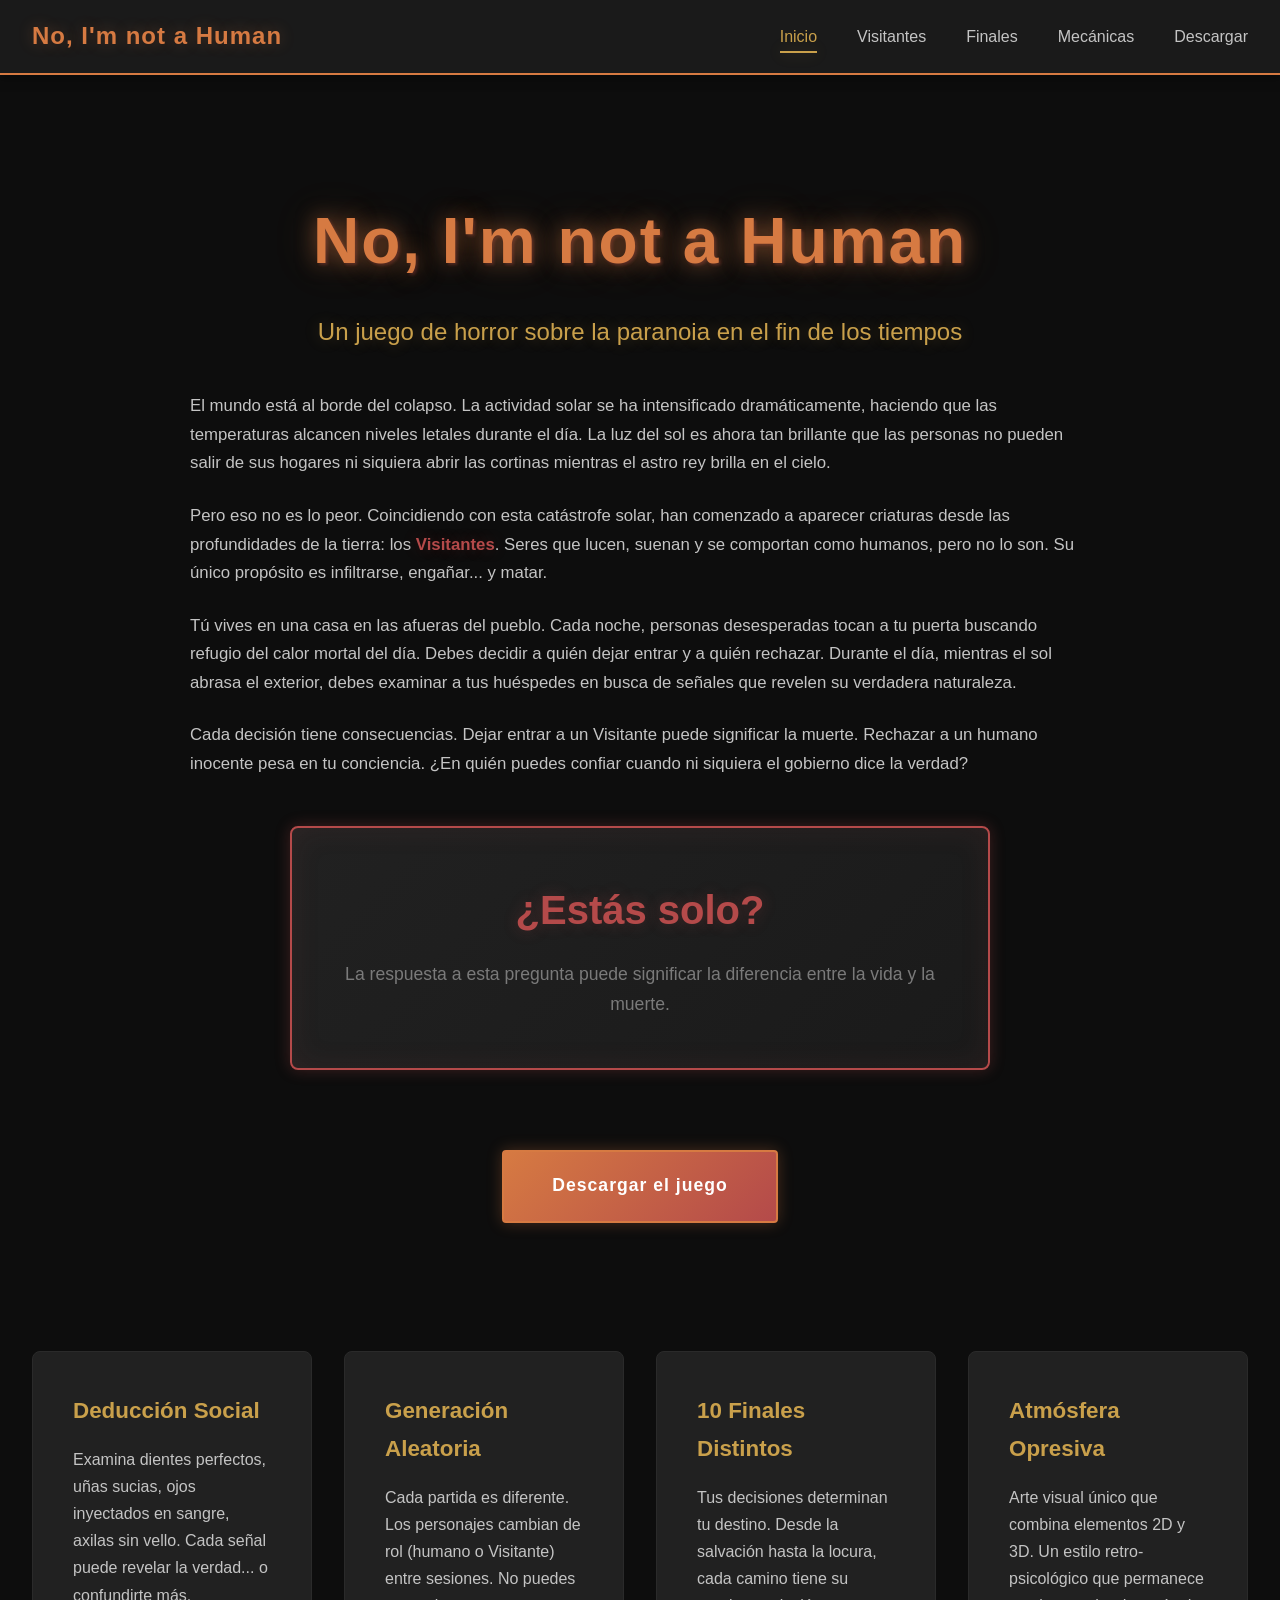
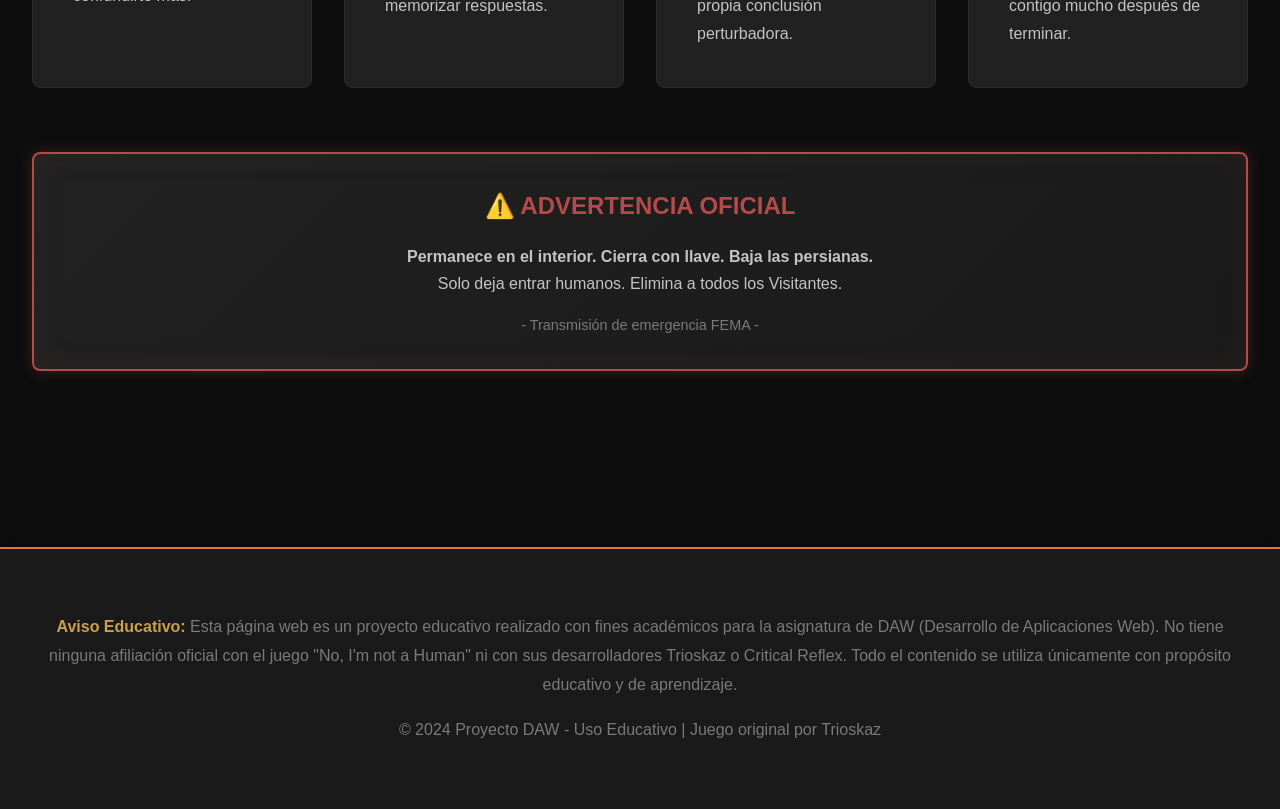
==== index.html @ ec688a5e "Finished Proyect" ====
<!DOCTYPE html>
<html lang="es">
<head>
    <meta charset="UTF-8">
    <meta name="viewport" content="width=device-width, initial-scale=1.0">
    <meta name="description" content="No, I'm not a Human - Juego de horror psicológico de supervivencia donde debes identificar Visitantes entre humanos durante el apocalipsis solar.">
    <title>No, I'm not a Human - Inicio</title>

    <script type="application/ld+json">
    {
    "@context": "https://schema.org",
    "@type": "WebPage",
    "name": "No, I'm not a Human - Inicio",
    "description": "Guía completa del juego de horror psicológico No, I'm not a Human",
    "url": "https://tudominio.com/index.html",
    "inLanguage": "es-ES"
    }
    </script>

    <link rel="stylesheet" href="css/style.css">
</head>
<body>
    <nav class="navbar">
        <div class="nav-container">
            <a href="index.html" class="nav-logo">No, I'm not a Human</a>
            <ul class="nav-menu">
                <li><a href="index.html" class="nav-link active">Inicio</a></li>
                <li><a href="personajes.html" class="nav-link">Visitantes</a></li>
                <li><a href="finales.html" class="nav-link">Finales</a></li>
                <li><a href="mecanicas.html" class="nav-link">Mecánicas</a></li>
                <li><a href="descargar.html" class="nav-link">Descargar</a></li>
            </ul>
        </div>
    </nav>

    <main class="container">
        <section class="hero">
            <h1 class="glitch-title" data-text="No, I'm not a Human">No, I'm not a Human</h1>
            <p class="subtitle">Un juego de horror sobre la paranoia en el fin de los tiempos</p>
            
            <div class="hero-description">
                <p>El mundo está al borde del colapso. La actividad solar se ha intensificado dramáticamente, haciendo que las temperaturas alcancen niveles letales durante el día. La luz del sol es ahora tan brillante que las personas no pueden salir de sus hogares ni siquiera abrir las cortinas mientras el astro rey brilla en el cielo.</p>
                
                <p>Pero eso no es lo peor. Coincidiendo con esta catástrofe solar, han comenzado a aparecer criaturas desde las profundidades de la tierra: los <span class="highlight">Visitantes</span>. Seres que lucen, suenan y se comportan como humanos, pero no lo son. Su único propósito es infiltrarse, engañar... y matar.</p>
                
                <p>Tú vives en una casa en las afueras del pueblo. Cada noche, personas desesperadas tocan a tu puerta buscando refugio del calor mortal del día. Debes decidir a quién dejar entrar y a quién rechazar. Durante el día, mientras el sol abrasa el exterior, debes examinar a tus huéspedes en busca de señales que revelen su verdadera naturaleza.</p>
                
                <p>Cada decisión tiene consecuencias. Dejar entrar a un Visitante puede significar la muerte. Rechazar a un humano inocente pesa en tu conciencia. ¿En quién puedes confiar cuando ni siquiera el gobierno dice la verdad?</p>
            </div>

            <div class="question-box">
                <p class="big-question">¿Estás solo?</p>
                <p class="question-subtext">La respuesta a esta pregunta puede significar la diferencia entre la vida y la muerte.</p>
            </div>

            <a href="descargar.html" class="btn-primary">Descargar el juego</a>
        </section>

        <section class="features">
            <div class="feature-card">
                <h3>Deducción Social</h3>
                <p>Examina dientes perfectos, uñas sucias, ojos inyectados en sangre, axilas sin vello. Cada señal puede revelar la verdad... o confundirte más.</p>
            </div>
            <div class="feature-card">
                <h3>Generación Aleatoria</h3>
                <p>Cada partida es diferente. Los personajes cambian de rol (humano o Visitante) entre sesiones. No puedes memorizar respuestas.</p>
            </div>
            <div class="feature-card">
                <h3>10 Finales Distintos</h3>
                <p>Tus decisiones determinan tu destino. Desde la salvación hasta la locura, cada camino tiene su propia conclusión perturbadora.</p>
            </div>
            <div class="feature-card">
                <h3>Atmósfera Opresiva</h3>
                <p>Arte visual único que combina elementos 2D y 3D. Un estilo retro-psicológico que permanece contigo mucho después de terminar.</p>
            </div>
        </section>

        <section class="warning-section">
            <div class="warning-box-home">
                <h3>⚠️ ADVERTENCIA OFICIAL</h3>
                <p><strong>Permanece en el interior. Cierra con llave. Baja las persianas.</strong></p>
                <p>Solo deja entrar humanos. Elimina a todos los Visitantes.</p>
                <p class="small-text">- Transmisión de emergencia FEMA -</p>
            </div>
        </section>
    </main>

    <footer>
        <div class="footer-content">
            <p><strong>Aviso Educativo:</strong> Esta página web es un proyecto educativo realizado con fines académicos para la asignatura de DAW (Desarrollo de Aplicaciones Web). No tiene ninguna afiliación oficial con el juego "No, I'm not a Human" ni con sus desarrolladores Trioskaz o Critical Reflex. Todo el contenido se utiliza únicamente con propósito educativo y de aprendizaje.</p>
            <p>&copy; 2024 Proyecto DAW - Uso Educativo | Juego original por Trioskaz</p>
        </div>
    </footer>
</body>
</html>
---- css/style.css ----
/* ============================================
   VARIABLES Y RESET
   ============================================ */

* {
    margin: 0;
    padding: 0;
    box-sizing: border-box;
}

:root {
    /* Colores del juego - Paleta apocalíptica */
    --color-bg: #0d0d0d;
    --color-bg-secondary: #1a1a1a;
    --color-bg-card: #212121;
    --color-text: #c4c4c4;
    --color-text-dim: #7a7a7a;
    --color-text-bright: #e8e8e8;
    
    /* Colores neón apagados */
    --color-neon-orange: #d67a42;
    --color-neon-yellow: #c9a04b;
    --color-neon-red: #b44a4a;
    --color-neon-grey: #888888;
    
    /* Colores de estado */
    --color-safe: #5a8a5a;
    --color-danger: #8a4545;
    --color-warning: #8a7a45;
    
    --color-border: #2a2a2a;
    --color-border-bright: #3a3a3a;
    
    /* Fuentes */
    --font-main: 'Segoe UI', -apple-system, BlinkMacSystemFont, 'Roboto', 'Helvetica Neue', Arial, sans-serif;
    
    /* Sombras neón */
    --shadow-orange: 0 0 15px rgba(214, 122, 66, 0.3);
    --shadow-yellow: 0 0 15px rgba(201, 160, 75, 0.3);
    --shadow-red: 0 0 15px rgba(180, 74, 74, 0.3);
}

html {
    scroll-behavior: smooth;
}

body {
    font-family: var(--font-main);
    background-color: var(--color-bg);
    color: var(--color-text);
    line-height: 1.7;
    min-height: 100vh;
    overflow-x: hidden;
}

/* ============================================
   NAVEGACIÓN
   ============================================ */

.navbar {
    background-color: var(--color-bg-secondary);
    border-bottom: 2px solid var(--color-neon-orange);
    padding: 1rem 0;
    position: sticky;
    top: 0;
    z-index: 1000;
    backdrop-filter: blur(10px);
    box-shadow: 0 2px 10px rgba(0, 0, 0, 0.5);
}

.nav-container {
    max-width: 1400px;
    margin: 0 auto;
    padding: 0 2rem;
    display: flex;
    justify-content: space-between;
    align-items: center;
    flex-wrap: wrap;
}

.nav-logo {
    color: var(--color-neon-orange);
    text-decoration: none;
    font-size: 1.5rem;
    font-weight: 700;
    text-shadow: var(--shadow-orange);
    transition: all 0.3s ease;
    letter-spacing: 1px;
}

.nav-logo:hover {
    text-shadow: 0 0 25px rgba(214, 122, 66, 0.6);
    color: var(--color-neon-yellow);
}

.nav-menu {
    display: flex;
    list-style: none;
    gap: 2.5rem;
}

.nav-link {
    color: var(--color-text);
    text-decoration: none;
    transition: all 0.3s ease;
    position: relative;
    font-weight: 500;
    padding: 0.5rem 0;
}

.nav-link::after {
    content: '';
    position: absolute;
    bottom: 0;
    left: 0;
    width: 0;
    height: 2px;
    background: var(--color-neon-yellow);
    transition: width 0.3s ease;
    box-shadow: var(--shadow-yellow);
}

.nav-link:hover,
.nav-link.active {
    color: var(--color-neon-yellow);
}

.nav-link:hover::after,
.nav-link.active::after {
    width: 100%;
}

/* ============================================
   CONTENEDOR PRINCIPAL
   ============================================ */

.container {
    max-width: 1400px;
    margin: 0 auto;
    padding: 3rem 2rem;
    min-height: calc(100vh - 250px);
}

/* ============================================
   HERO SECTION - INICIO
   ============================================ */

.hero {
    text-align: center;
    padding: 4rem 0;
    margin-bottom: 4rem;
}

.glitch-title {
    font-size: 4rem;
    font-weight: 900;
    color: var(--color-neon-orange);
    text-shadow: 
        0 0 20px rgba(214, 122, 66, 0.5),
        0 0 40px rgba(214, 122, 66, 0.3),
        2px 2px 3px rgba(180, 74, 74, 0.3);
    margin-bottom: 1rem;
    letter-spacing: 2px;
    animation: flicker 3s infinite alternate;
}

@keyframes flicker {
    0%, 100% { opacity: 1; }
    50% { opacity: 0.95; }
    75% { opacity: 0.98; }
}

.subtitle {
    font-size: 1.5rem;
    color: var(--color-neon-yellow);
    margin-bottom: 2.5rem;
    text-shadow: var(--shadow-yellow);
}

.hero-description {
    max-width: 900px;
    margin: 2.5rem auto;
    color: var(--color-text);
    text-align: left;
}

.hero-description p {
    margin-bottom: 1.5rem;
    font-size: 1.05rem;
}

.highlight {
    color: var(--color-neon-red);
    font-weight: 600;
    text-shadow: var(--shadow-red);
}

.question-box {
    background: linear-gradient(135deg, var(--color-bg-card), var(--color-bg-secondary));
    padding: 3rem;
    border-radius: 8px;
    border: 2px solid var(--color-neon-red);
    margin: 3rem auto;
    max-width: 700px;
    box-shadow: var(--shadow-red), inset 0 0 30px rgba(180, 74, 74, 0.1);
}

.big-question {
    font-size: 2.5rem;
    color: var(--color-neon-red);
    font-weight: 700;
    margin-bottom: 1rem;
    text-shadow: var(--shadow-red);
}

.question-subtext {
    color: var(--color-text-dim);
    font-size: 1.1rem;
}

/* ============================================
   BOTONES
   ============================================ */

.btn-primary {
    display: inline-block;
    padding: 1.2rem 3rem;
    background: linear-gradient(135deg, var(--color-neon-orange), var(--color-neon-red));
    color: #fff;
    text-decoration: none;
    border-radius: 4px;
    transition: all 0.3s ease;
    margin-top: 2rem;
    border: 2px solid var(--color-neon-orange);
    box-shadow: var(--shadow-orange);
    font-weight: 600;
    font-size: 1.1rem;
    letter-spacing: 1px;
}

.btn-primary:hover {
    transform: translateY(-3px);
    box-shadow: 0 0 30px rgba(214, 122, 66, 0.6);
    background: linear-gradient(135deg, var(--color-neon-red), var(--color-neon-orange));
}

.btn-secondary {
    display: inline-block;
    padding: 1rem 2.5rem;
    background: transparent;
    color: var(--color-neon-yellow);
    text-decoration: none;
    border-radius: 4px;
    transition: all 0.3s ease;
    border: 2px solid var(--color-neon-yellow);
    box-shadow: var(--shadow-yellow);
    font-weight: 600;
}

.btn-secondary:hover {
    background: var(--color-neon-yellow);
    color: var(--color-bg);
    box-shadow: 0 0 25px rgba(201, 160, 75, 0.6);
}

.btn-download {
    display: inline-block;
    padding: 0.9rem 2rem;
    background: var(--color-neon-orange);
    color: #fff;
    text-decoration: none;
    border-radius: 4px;
    transition: all 0.3s ease;
    border: 2px solid var(--color-neon-orange);
    font-weight: 600;
    margin-top: 1rem;
}

.btn-download:hover {
    background: var(--color-neon-red);
    border-color: var(--color-neon-red);
    box-shadow: 0 0 20px rgba(180, 74, 74, 0.5);
    transform: scale(1.05);
}

.btn-support {
    display: inline-block;
    padding: 1rem 2rem;
    background: var(--color-safe);
    color: #fff;
    text-decoration: none;
    border-radius: 4px;
    border: 2px solid var(--color-safe);
    font-weight: 600;
    margin: 0.5rem;
    transition: all 0.3s ease;
}

.btn-support:hover {
    background: transparent;
    color: var(--color-safe);
    box-shadow: 0 0 20px rgba(90, 138, 90, 0.4);
}

/* ============================================
   FEATURES / CARDS GRID
   ============================================ */

.features {
    display: grid;
    grid-template-columns: repeat(auto-fit, minmax(280px, 1fr));
    gap: 2rem;
    margin-top: 3rem;
}

.feature-card {
    background: var(--color-bg-card);
    padding: 2.5rem;
    border-radius: 8px;
    border: 1px solid var(--color-border);
    transition: all 0.3s ease;
    position: relative;
    overflow: hidden;
}

.feature-card::before {
    content: '';
    position: absolute;
    top: 0;
    left: 0;
    width: 100%;
    height: 3px;
    background: linear-gradient(90deg, var(--color-neon-orange), var(--color-neon-yellow));
    opacity: 0;
    transition: opacity 0.3s ease;
}

.feature-card:hover {
    border-color: var(--color-neon-orange);
    box-shadow: 0 5px 25px rgba(214, 122, 66, 0.2);
    transform: translateY(-8px);
}

.feature-card:hover::before {
    opacity: 1;
}

.feature-card h3 {
    color: var(--color-neon-yellow);
    margin-bottom: 1rem;
    font-size: 1.4rem;
}

/* ============================================
   TÍTULOS DE PÁGINA
   ============================================ */

.page-title {
    font-size: 3.5rem;
    color: var(--color-neon-orange);
    text-align: center;
    margin-bottom: 1rem;
    text-shadow: var(--shadow-orange);
    font-weight: 800;
}

.page-subtitle {
    text-align: center;
    color: var(--color-neon-yellow);
    font-size: 1.3rem;
    margin-bottom: 3rem;
    text-shadow: var(--shadow-yellow);
}

.section-title {
    color: var(--color-neon-yellow);
    font-size: 2rem;
    margin: 3rem 0 1.5rem;
    text-shadow: var(--shadow-yellow);
    border-bottom: 2px solid var(--color-neon-yellow);
    padding-bottom: 0.5rem;
}

.section-desc {
    color: var(--color-text-dim);
    font-size: 1.1rem;
    margin-bottom: 2rem;
    text-align: center;
}

/* ============================================
   WARNING BOXES
   ============================================ */

.warning-box {
    background: var(--color-bg-secondary);
    border: 2px solid var(--color-neon-red);
    border-radius: 8px;
    padding: 1.5rem;
    margin-bottom: 3rem;
    text-align: center;
    box-shadow: var(--shadow-red);
}

.warning-box-home {
    background: linear-gradient(135deg, var(--color-bg-card), var(--color-bg-secondary));
    border: 2px solid var(--color-neon-red);
    border-radius: 8px;
    padding: 2rem;
    text-align: center;
    box-shadow: var(--shadow-red), inset 0 0 30px rgba(180, 74, 74, 0.1);
}

.warning-box-home h3 {
    color: var(--color-neon-red);
    margin-bottom: 1rem;
    font-size: 1.5rem;
}

.warning-box-home .small-text {
    font-size: 0.9rem;
    color: var(--color-text-dim);
    margin-top: 1rem;
}

.warning-section {
    margin: 4rem 0;
}

.warning-text {
    color: var(--color-neon-red);
    font-weight: 600;
    margin-top: 1rem;
}

/* ============================================
   PERSONAJES / VISITANTES
   ============================================ */

.visitor-intro {
    background: var(--color-bg-card);
    padding: 2rem;
    border-radius: 8px;
    border-left: 4px solid var(--color-neon-orange);
    margin-bottom: 3rem;
}

.character-grid {
    display: grid;
    grid-template-columns: repeat(auto-fill, minmax(350px, 1fr));
    gap: 2rem;
    margin: 2rem 0;
}

.character-card {
    background: var(--color-bg-card);
    border: 2px solid var(--color-border);
    border-radius: 8px;
    overflow: hidden;
    transition: all 0.4s ease;
    cursor: pointer;
}

.character-card:hover {
    transform: translateY(-10px) scale(1.02);
    box-shadow: 0 10px 40px rgba(0, 0, 0, 0.5);
}

.character-card.human:hover {
    border-color: var(--color-safe);
    box-shadow: 0 10px 40px rgba(90, 138, 90, 0.3);
}

.character-card.visitor:hover {
    border-color: var(--color-danger);
    box-shadow: 0 10px 40px rgba(138, 69, 69, 0.3);
}

.character-card.random:hover {
    border-color: var(--color-warning);
    box-shadow: 0 10px 40px rgba(138, 122, 69, 0.3);
}

.character-card.special:hover {
    border-color: var(--color-neon-orange);
    box-shadow: 0 10px 40px rgba(214, 122, 66, 0.3);
}

.character-image-placeholder {
    width: 100%;
    height: 250px;
    background: linear-gradient(135deg, var(--color-bg-secondary), var(--color-bg));
    position: relative;
    overflow: hidden;
    display: flex;
    align-items: center;
    justify-content: center;
}

.character-image-placeholder img {
    width: 100%;
    height: 100%;
    object-fit: cover;
    transition: transform 0.4s ease;
}

.character-card:hover .character-image-placeholder img {
    transform: scale(1.1);
}

.image-overlay {
    position: absolute;
    width: 100%;
    height: 100%;
    display: flex;
    align-items: center;
    justify-content: center;
    color: var(--color-text-dim);
    font-size: 1.1rem;
    background: rgba(13, 13, 13, 0.8);
}

.character-info {
    padding: 1.5rem;
}

.character-info h3 {
    color: var(--color-neon-orange);
    margin-bottom: 1rem;
    font-size: 1.4rem;
}

.character-badge {
    display: inline-block;
    padding: 0.4rem 1rem;
    border-radius: 20px;
    font-size: 0.85rem;
    font-weight: 600;
    margin-bottom: 1rem;
    text-transform: uppercase;
    letter-spacing: 1px;
}

.character-badge.safe {
    background: var(--color-safe);
    color: #fff;
    box-shadow: 0 0 10px rgba(90, 138, 90, 0.3);
}

.character-badge.danger {
    background: var(--color-danger);
    color: #fff;
    box-shadow: 0 0 10px rgba(138, 69, 69, 0.3);
}

.character-badge.random {
    background: var(--color-warning);
    color: #fff;
    box-shadow: 0 0 10px rgba(138, 122, 69, 0.3);
}

.character-badge.special {
    background: var(--color-neon-orange);
    color: #fff;
    box-shadow: var(--shadow-orange);
}

.visitor-tips {
    background: var(--color-bg-card);
    padding: 2.5rem;
    border-radius: 8px;
    border: 2px solid var(--color-neon-yellow);
    margin-top: 3rem;
    box-shadow: var(--shadow-yellow);
}

.visitor-tips h3 {
    color: var(--color-neon-yellow);
    margin-bottom: 1.5rem;
    font-size: 1.6rem;
}

.visitor-tips ul {
    list-style: none;
    padding-left: 0;
}

.visitor-tips li {
    padding: 0.8rem 0;
    padding-left: 2rem;
    position: relative;
    border-bottom: 1px solid var(--color-border);
}

.visitor-tips li::before {
    content: '▸';
    position: absolute;
    left: 0;
    color: var(--color-neon-yellow);
    font-size: 1.2rem;
}

.visitor-tips li:last-child {
    border-bottom: none;
}

/* ============================================
   FINALES
   ============================================ */

.endings-intro {
    background: var(--color-bg-card);
    padding: 2rem;
    border-radius: 8px;
    border-left: 4px solid var(--color-neon-orange);
    margin-bottom: 3rem;
    font-size: 1.05rem;
}

.endings-container {
    display: grid;
    grid-template-columns: repeat(auto-fit, minmax(380px, 1fr));
    gap: 2rem;
    margin: 2rem 0 3rem;
}

.ending-card {
    background: var(--color-bg-card);
    border: 2px solid var(--color-border);
    border-radius: 8px;
    padding: 2rem;
    transition: all 0.3s ease;
    position: relative;
}

.ending-card::before {
    content: '';
    position: absolute;
    top: 0;
    left: 0;
    width: 4px;
    height: 100%;
    opacity: 0;
    transition: opacity 0.3s ease;
}

.ending-card:hover {
    transform: translateY(-8px);
}

.ending-card.ending-true {
    border-color: var(--color-safe);
}

.ending-card.ending-true::before {
    background: var(--color-safe);
}

.ending-card.ending-true:hover {
    box-shadow: 0 0 30px rgba(90, 138, 90, 0.3);
}

.ending-card.ending-true:hover::before {
    opacity: 1;
}

.ending-card.ending-bad {
    border-color: var(--color-danger);
}

.ending-card.ending-bad::before {
    background: var(--color-danger);
}

.ending-card.ending-bad:hover {
    box-shadow: 0 0 30px rgba(138, 69, 69, 0.3);
}

.ending-card.ending-bad:hover::before {
    opacity: 1;
}

.ending-card.ending-neutral {
    border-color: var(--color-warning);
}

.ending-card.ending-neutral::before {
    background: var(--color-warning);
}

.ending-card.ending-neutral:hover {
    box-shadow: 0 0 30px rgba(138, 122, 69, 0.3);
}

.ending-card.ending-neutral:hover::before {
    opacity: 1;
}

.ending-card.ending-hidden {
    border-color: var(--color-neon-orange);
}

.ending-card.ending-hidden::before {
    background: var(--color-neon-orange);
}

.ending-card.ending-hidden:hover {
    box-shadow: 0 0 30px rgba(214, 122, 66, 0.3);
}

.ending-card.ending-hidden:hover::before {
    opacity: 1;
}

.ending-card h3 {
    color: var(--color-neon-orange);
    margin-bottom: 1rem;
    font-size: 1.5rem;
}

.ending-badge {
    display: inline-block;
    padding: 0.4rem 1rem;
    border-radius: 20px;
    font-size: 0.8rem;
    font-weight: 700;
    margin-bottom: 1.5rem;
    text-transform: uppercase;
    letter-spacing: 1px;
}

.ending-badge.good {
    background: var(--color-safe);
    color: #fff;
}

.ending-badge.bad {
    background: var(--color-danger);
    color: #fff;
}

.ending-badge.neutral {
    background: var(--color-warning);
    color: #fff;
}

.ending-badge.secret {
    background: var(--color-neon-orange);
    color: #fff;
}

.ending-desc {
    color: var(--color-text);
    margin-bottom: 1.5rem;
    line-height: 1.6;
}

.ending-requirements {
    background: var(--color-bg-secondary);
    padding: 1.5rem;
    border-radius: 4px;
    margin-top: 1rem;
}

.ending-requirements h4 {
    color: var(--color-neon-yellow);
    margin-bottom: 1rem;
    font-size: 1.1rem;
}

.ending-requirements ul,
.ending-requirements ol {
    padding-left: 1.5rem;
}

.ending-requirements li {
    margin-bottom: 0.7rem;
    color: var(--color-text);
}

.endings-tips {
    background: var(--color-bg-card);
    padding: 2.5rem;
    border-radius: 8px;
    border: 2px solid var(--color-neon-yellow);
    margin-top: 3rem;
}

.endings-tips h3 {
    color: var(--color-neon-yellow);
    margin-bottom: 1.5rem;
    font-size: 1.6rem;
}

.endings-tips ul {
    list-style: none;
    padding-left: 0;
}

.endings-tips li {
    padding: 0.8rem 0;
    padding-left: 2rem;
    position: relative;
    border-bottom: 1px solid var(--color-border);
}

.endings-tips li::before {
    content: '▸';
    position: absolute;
    left: 0;
    color: var(--color-neon-yellow);
    font-size: 1.2rem;
}

.endings-tips li:last-child {
    border-bottom: none;
}

.endings-stats {
    background: var(--color-bg-secondary);
    padding: 2rem;
    border-radius: 8px;
    border: 2px solid var(--color-border-bright);
    margin-top: 3rem;
    text-align: center;
}

.endings-stats h3 {
    color: var(--color-neon-orange);
    margin-bottom: 1.5rem;
}

.endings-stats p {
    margin: 0.8rem 0;
    font-size: 1.05rem;
}

/* ============================================
   MECÁNICAS
   ============================================ */

.mechanics-intro {
    background: var(--color-bg-card);
    padding: 2rem;
    border-radius: 8px;
    border-left: 4px solid var(--color-neon-orange);
    margin-bottom: 3rem;
    font-size: 1.05rem;
}

.mechanic-section {
    margin: 3rem 0;
}

.mechanic-section h3 {
    color: var(--color-neon-yellow);
    font-size: 1.8rem;
    margin-bottom: 1.5rem;
    text-shadow: var(--shadow-yellow);
}

.mechanic-card {
    background: var(--color-bg-card);
    padding: 2rem;
    border-radius: 8px;
    border: 1px solid var(--color-border);
    margin-bottom: 1.5rem;
}

.mechanic-card h4 {
    color: var(--color-neon-orange);
    margin-bottom: 1rem;
    font-size: 1.3rem;
}

.mechanic-card ul,
.mechanic-card ol {
    padding-left: 2rem;
    margin-top: 1rem;
}

.mechanic-card li {
    margin-bottom: 0.8rem;
    line-height: 1.6;
}

.tip-text {
    color: var(--color-neon-yellow);
    font-weight: 600;
    margin-top: 1rem;
    padding: 0.8rem;
    background: rgba(201, 160, 75, 0.1);
    border-left: 3px solid var(--color-neon-yellow);
    border-radius: 4px;
}

.tips-section {
    display: grid;
    grid-template-columns: repeat(auto-fit, minmax(350px, 1fr));
    gap: 2rem;
    margin: 3rem 0;
}

.tip-card {
    background: var(--color-bg-card);
    padding: 2rem;
    border-radius: 8px;
    border: 2px solid var(--color-border);
    transition: all 0.3s ease;
}

.tip-card:hover {
    border-color: var(--color-neon-yellow);
    box-shadow: 0 0 20px rgba(201, 160, 75, 0.2);
}

.tip-card h4 {
    color: var(--color-neon-yellow);
    margin-bottom: 1rem;
    font-size: 1.4rem;
}

.tip-card ul {
    list-style: none;
    padding-left: 0;
}

.tip-card li {
    padding: 0.6rem 0;
    padding-left: 1.5rem;
    position: relative;
}

.tip-card li::before {
    content: '▸';
    position: absolute;
    left: 0;
    color: var(--color-neon-yellow);
}

.mechanics-summary {
    background: var(--color-bg-secondary);
    padding: 2.5rem;
    border-radius: 8px;
    border: 2px solid var(--color-neon-orange);
    margin-top: 3rem;
    box-shadow: var(--shadow-orange);
}

.mechanics-summary h3 {
    color: var(--color-neon-orange);
    margin-bottom: 1.5rem;
    font-size: 1.6rem;
}

.mechanics-summary ul {
    list-style: none;
    padding-left: 0;
}

.mechanics-summary li {
    padding: 0.8rem 0;
    border-bottom: 1px solid var(--color-border);
}

.mechanics-summary li:last-child {
    border-bottom: none;
}

.final-advice {
    background: linear-gradient(135deg, var(--color-bg-card), var(--color-bg-secondary));
    padding: 2.5rem;
    border-radius: 8px;
    border: 2px solid var(--color-neon-red);
    margin-top: 3rem;
    box-shadow: var(--shadow-red);
}

.final-advice h3 {
    color: var(--color-neon-red);
    margin-bottom: 1.5rem;
    font-size: 1.6rem;
}

.final-advice p {
    margin-bottom: 1rem;
    line-height: 1.7;
}

/* ============================================
   DESCARGA
   ============================================ */

.download-hero {
    background: linear-gradient(135deg, var(--color-bg-card), var(--color-bg-secondary));
    padding: 3rem;
    border-radius: 8px;
    border: 2px solid var(--color-neon-orange);
    margin-bottom: 3rem;
    text-align: center;
    box-shadow: var(--shadow-orange);
}

.download-info h2 {
    color: var(--color-neon-orange);
    font-size: 2.5rem;
    margin-bottom: 1rem;
}

.version-info,
.developer-info {
    color: var(--color-text-dim);
    margin: 0.5rem 0;
}

.game-description {
    max-width: 900px;
    margin: 2rem auto;
    font-size: 1.05rem;
    line-height: 1.7;
}

.rating-box {
    background: var(--color-bg-card);
    padding: 1.5rem;
    border-radius: 8px;
    margin-top: 2rem;
    border: 1px solid var(--color-border-bright);
}

.rating-box p {
    margin: 0.5rem 0;
}

.download-platforms {
    display: grid;
    grid-template-columns: repeat(auto-fit, minmax(320px, 1fr));
    gap: 2rem;
    margin: 2rem 0;
}

.platform-card {
    background: var(--color-bg-card);
    padding: 2.5rem;
    border-radius: 8px;
    border: 2px solid var(--color-border);
    text-align: center;
    transition: all 0.3s ease;
}

.platform-card:hover {
    transform: translateY(-8px);
    box-shadow: 0 10px 30px rgba(0, 0, 0, 0.4);
}

.platform-card.steam:hover {
    border-color: #1b2838;
    box-shadow: 0 10px 30px rgba(27, 40, 56, 0.4);
}

.platform-card.itch:hover {
    border-color: #fa5c5c;
    box-shadow: 0 10px 30px rgba(250, 92, 92, 0.3);
}

.platform-card.anthology:hover {
    border-color: var(--color-neon-red);
    box-shadow: 0 10px 30px rgba(180, 74, 74, 0.3);
}

.platform-icon {
    font-size: 4rem;
    margin-bottom: 1rem;
}

.platform-card h3 {
    color: var(--color-neon-yellow);
    margin-bottom: 1rem;
    font-size: 1.6rem;
}

.platform-details {
    margin: 1.5rem 0;
}

.platform-details p {
    margin: 0.5rem 0;
    color: var(--color-text-dim);
}

.requirements {
    margin: 4rem 0;
}

.req-grid {
    display: grid;
    grid-template-columns: repeat(auto-fit, minmax(400px, 1fr));
    gap: 2rem;
}

.req-card {
    background: var(--color-bg-card);
    padding: 2rem;
    border-radius: 8px;
    border: 2px solid var(--color-border);
}

.req-card h3 {
    color: var(--color-neon-orange);
    margin-bottom: 1.5rem;
    font-size: 1.5rem;
}

.req-card ul {
    list-style: none;
    padding-left: 0;
}

.req-card li {
    padding: 0.8rem 0;
    border-bottom: 1px solid var(--color-border);
}

.req-card li:last-child {
    border-bottom: none;
}

.compatibility-note {
    background: var(--color-bg-secondary);
    padding: 2rem;
    border-radius: 8px;
    border-left: 4px solid var(--color-neon-red);
    margin-top: 2rem;
}

.compatibility-note h4 {
    color: var(--color-neon-red);
    margin-bottom: 1rem;
}

.demo-section {
    margin: 4rem 0;
}

.demo-card {
    background: linear-gradient(135deg, var(--color-bg-card), var(--color-bg-secondary));
    padding: 2.5rem;
    border-radius: 8px;
    border: 2px solid var(--color-safe);
    box-shadow: 0 0 20px rgba(90, 138, 90, 0.2);
}

.demo-card h3 {
    color: var(--color-safe);
    margin-bottom: 1rem;
    font-size: 1.6rem;
}

.demo-card ul {
    margin: 1.5rem 0;
    padding-left: 2rem;
}

.demo-card li {
    margin: 0.6rem 0;
}

.additional-info {
    margin: 4rem 0;
}

.info-grid {
    display: grid;
    grid-template-columns: repeat(auto-fit, minmax(300px, 1fr));
    gap: 2rem;
    margin-top: 2rem;
}

.info-card {
    background: var(--color-bg-card);
    padding: 2rem;
    border-radius: 8px;
    border: 1px solid var(--color-border);
    transition: all 0.3s ease;
}

.info-card:hover {
    border-color: var(--color-neon-yellow);
    box-shadow: 0 0 15px rgba(201, 160, 75, 0.2);
}

.info-card h4 {
    color: var(--color-neon-yellow);
    margin-bottom: 1rem;
    font-size: 1.3rem;
}

.info-card ul {
    list-style: none;
    padding-left: 1.5rem;
}

.info-card li {
    margin: 0.6rem 0;
    position: relative;
}

.info-card li::before {
    content: '•';
    position: absolute;
    left: -1.2rem;
    color: var(--color-neon-yellow);
}

.link-text {
    color: var(--color-neon-orange);
    text-decoration: none;
    font-weight: 600;
    transition: color 0.3s ease;
}

.link-text:hover {
    color: var(--color-neon-yellow);
}

.install-guide {
    background: var(--color-bg-card);
    padding: 2.5rem;
    border-radius: 8px;
    border: 2px solid var(--color-border-bright);
    margin: 4rem 0;
}

.install-guide h2 {
    color: var(--color-neon-orange);
    margin-bottom: 2rem;
}

.install-steps h3 {
    color: var(--color-neon-yellow);
    margin: 2rem 0 1rem;
    font-size: 1.4rem;
}

.install-steps ol {
    padding-left: 2rem;
    margin-bottom: 2rem;
}

.install-steps li {
    margin: 1rem 0;
    line-height: 1.6;
}

.troubleshooting h3 {
    color: var(--color-neon-yellow);
    margin: 2rem 0 1rem;
    font-size: 1.4rem;
}

.troubleshooting ul {
    list-style: none;
    padding-left: 0;
}

.troubleshooting li {
    padding: 1rem;
    margin: 0.8rem 0;
    background: var(--color-bg-secondary);
    border-left: 3px solid var(--color-neon-yellow);
    border-radius: 4px;
}

.support-dev {
    margin: 4rem 0;
}

.support-card {
    background: linear-gradient(135deg, var(--color-bg-card), var(--color-bg-secondary));
    padding: 2.5rem;
    border-radius: 8px;
    border: 2px solid var(--color-safe);
    text-align: center;
}

.support-card p {
    margin: 1rem 0;
    line-height: 1.7;
}

.support-options {
    margin: 2rem 0;
}

.small-text {
    font-size: 0.9rem;
    color: var(--color-text-dim);
}

.disclaimer-box {
    background: var(--color-bg-secondary);
    padding: 2rem;
    border-radius: 8px;
    border: 2px solid var(--color-neon-red);
    margin: 3rem 0;
    box-shadow: var(--shadow-red);
}

.disclaimer-box h3 {
    color: var(--color-neon-red);
    margin-bottom: 1.5rem;
    font-size: 1.5rem;
}

.disclaimer-box ul {
    padding-left: 2rem;
    margin: 1rem 0;
}

.disclaimer-box li {
    margin: 0.6rem 0;
}

/* ============================================
   FOOTER
   ============================================ */

footer {
    background-color: var(--color-bg-secondary);
    border-top: 2px solid var(--color-neon-orange);
    padding: 3rem 2rem;
    margin-top: 4rem;
    box-shadow: 0 -2px 10px rgba(0, 0, 0, 0.3);
}

.footer-content {
    max-width: 1400px;
    margin: 0 auto;
    text-align: center;
    color: var(--color-text-dim);
    line-height: 1.8;
}

.footer-content p {
    margin: 1rem 0;
}

.footer-content strong {
    color: var(--color-neon-yellow);
}

.footer-links {
    margin: 1.5rem 0 !important;
}

.footer-links a {
    color: var(--color-neon-orange);
    text-decoration: none;
    margin: 0 0.8rem;
    transition: color 0.3s ease;
    font-weight: 600;
}

.footer-links a:hover {
    color: var(--color-neon-yellow);
    text-decoration: underline;
}

/* ============================================
   RESPONSIVE
   ============================================ */

@media (max-width: 1024px) {
    .nav-menu {
        gap: 1.5rem;
    }
    
    .character-grid {
        grid-template-columns: repeat(auto-fit, minmax(300px, 1fr));
    }
}

@media (max-width: 768px) {
    .nav-container {
        flex-direction: column;
        gap: 1rem;
    }
    
    .nav-menu {
        gap: 1rem;
        font-size: 0.9rem;
        flex-wrap: wrap;
        justify-content: center;
    }
    
    .glitch-title {
        font-size: 2.5rem;
    }
    
    .page-title {
        font-size: 2.5rem;
    }
    
    .subtitle {
        font-size: 1.2rem;
    }
    
    .big-question {
        font-size: 1.8rem;
    }
    
    .character-grid {
        grid-template-columns: 1fr;
    }
    
    .endings-container {
        grid-template-columns: 1fr;
    }
    
    .features {
        grid-template-columns: 1fr;
    }
    
    .tips-section {
        grid-template-columns: 1fr;
    }
    
    .download-platforms {
        grid-template-columns: 1fr;
    }
    
    .req-grid {
        grid-template-columns: 1fr;
    }
    
    .info-grid {
        grid-template-columns: 1fr;
    }
    
    .container {
        padding: 2rem 1rem;
    }
}

@media (max-width: 480px) {
    .glitch-title {
        font-size: 2rem;
    }
    
    .page-title {
        font-size: 2rem;
    }
    
    .btn-primary {
        padding: 1rem 2rem;
        font-size: 1rem;
    }
    
    .hero-description {
        font-size: 1rem;
    }
}
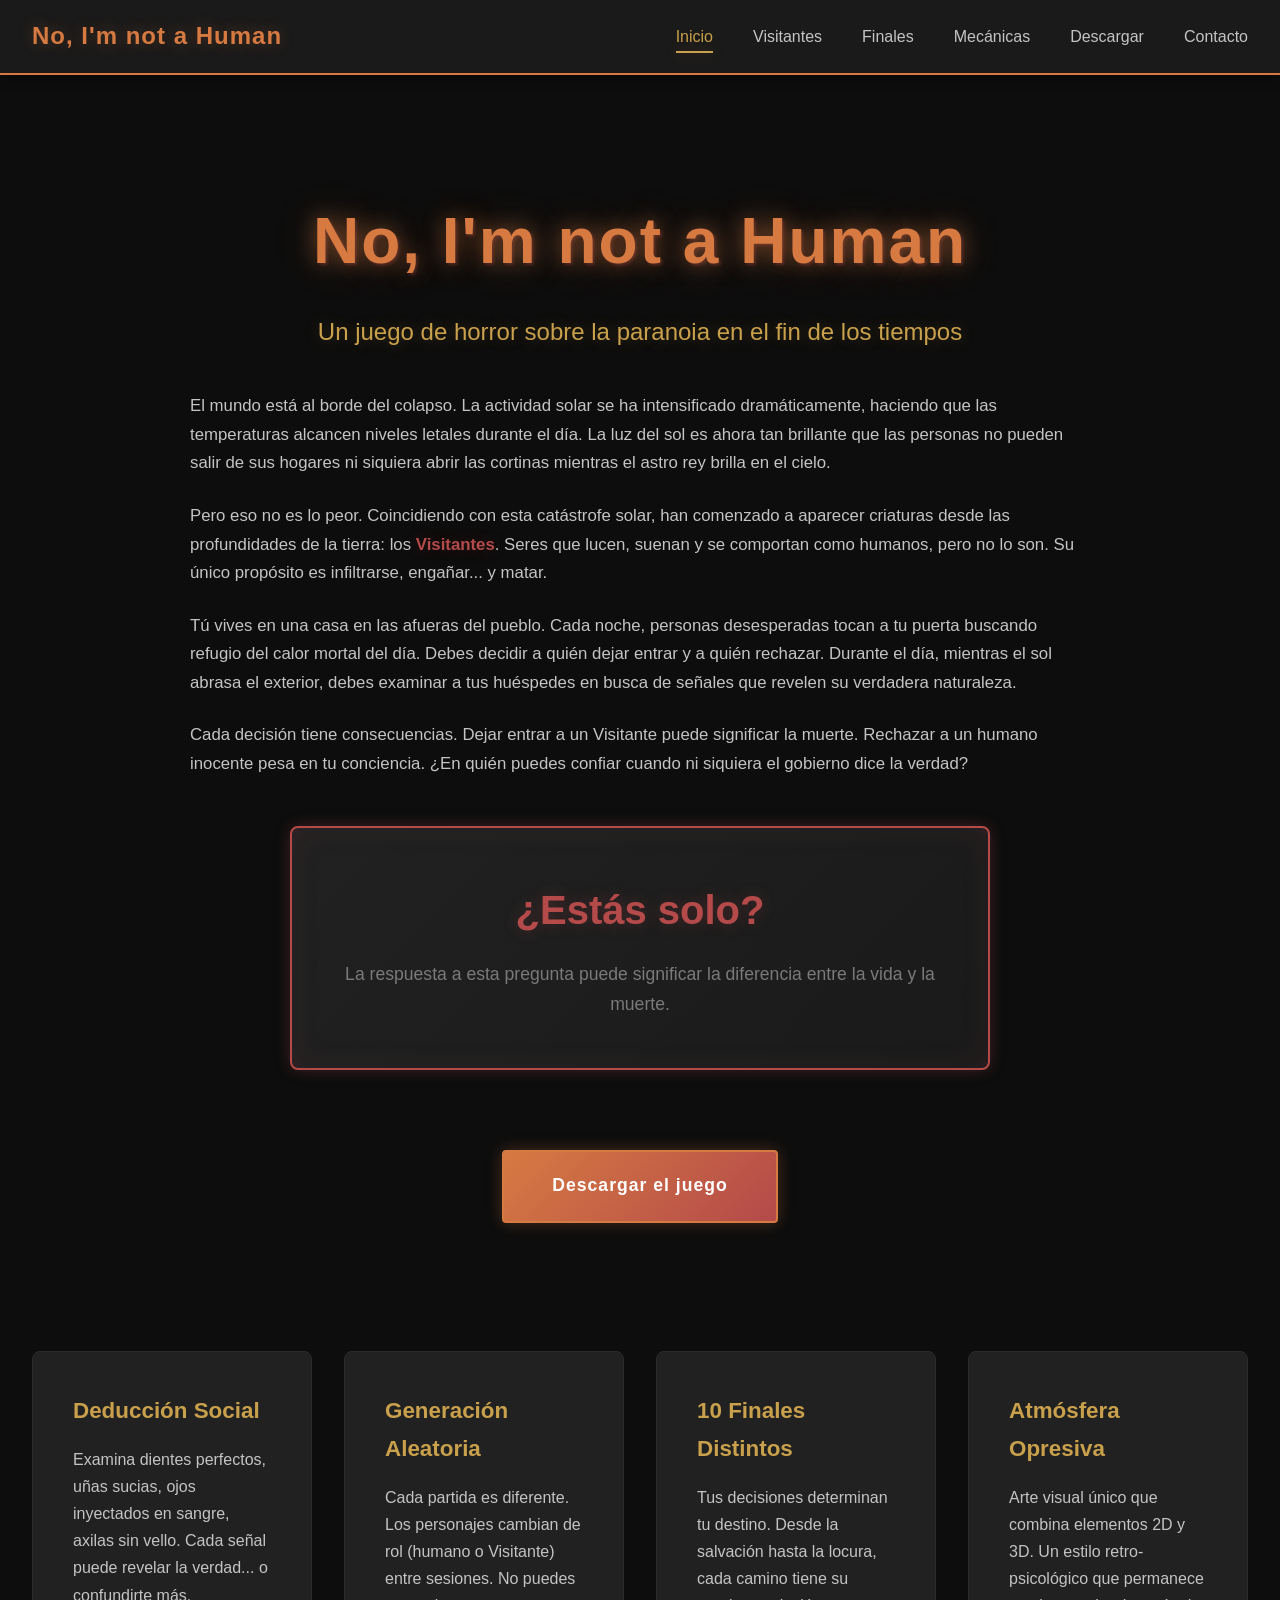
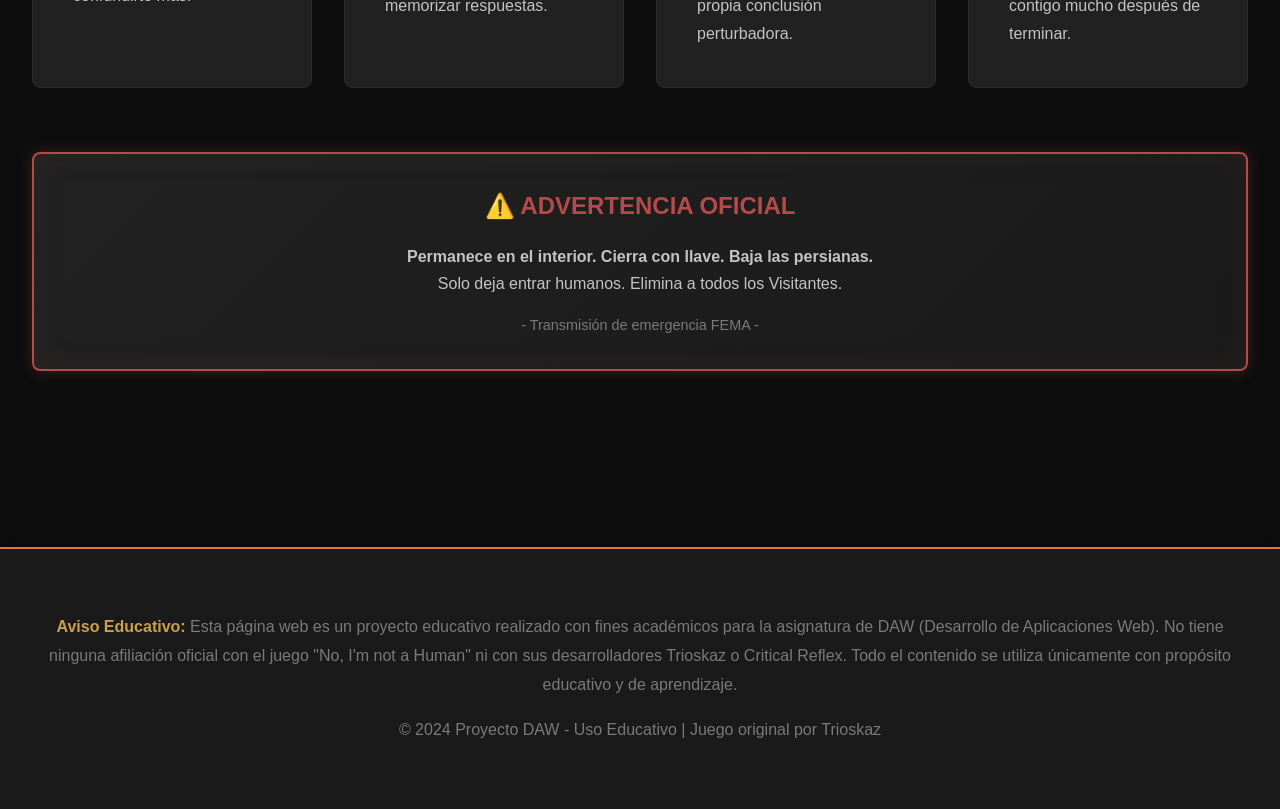
==== commit 32102ffc: "Some changes made" ====
--- a/index.html
+++ b/index.html
@@ -29,6 +29,7 @@
                 <li><a href="finales.html" class="nav-link">Finales</a></li>
                 <li><a href="mecanicas.html" class="nav-link">Mecánicas</a></li>
                 <li><a href="descargar.html" class="nav-link">Descargar</a></li>
+                <li><a href="contacto.html" class="nav-link">Contacto</a></li>
             </ul>
         </div>
     </nav>
--- a/css/style.css
+++ b/css/style.css
@@ -1459,4 +1459,88 @@
     .hero-description {
         font-size: 1rem;
     }
+}
+
+/* ============================================
+   ESTILOS PARA CONTACTO.HTML - VERSIÓN SIMPLE
+   Añade esto al final de tu archivo css/style.css
+   ============================================ */
+
+/* Intro de contacto */
+.contact-intro {
+    background: var(--color-bg-card);
+    padding: 2rem;
+    border-radius: 8px;
+    border-left: 4px solid var(--color-neon-orange);
+    margin-bottom: 3rem;
+    font-size: 1.05rem;
+}
+
+/* Sección principal de contacto */
+.contact-section {
+    margin: 4rem 0;
+    display: flex;
+    justify-content: center;
+}
+
+.contact-card-main {
+    background: linear-gradient(135deg, var(--color-bg-card), var(--color-bg-secondary));
+    padding: 4rem;
+    border-radius: 8px;
+    border: 2px solid var(--color-neon-orange);
+    text-align: center;
+    max-width: 700px;
+    width: 100%;
+    box-shadow: var(--shadow-orange), inset 0 0 30px rgba(214, 122, 66, 0.1);
+}
+
+.contact-icon {
+    font-size: 5rem;
+    margin-bottom: 1.5rem;
+}
+
+.contact-card-main h2 {
+    color: var(--color-neon-orange);
+    font-size: 2.5rem;
+    margin-bottom: 1.5rem;
+}
+
+.contact-card-main p {
+    color: var(--color-text);
+    font-size: 1.1rem;
+    margin-bottom: 2rem;
+    line-height: 1.7;
+}
+
+.contact-card-main .btn-primary {
+    margin-top: 2rem;
+    font-size: 1.2rem;
+    padding: 1.3rem 3rem;
+}
+
+.contact-note {
+    margin-top: 1.5rem;
+    font-size: 0.9rem;
+    color: var(--color-text-dim) !important;
+    margin-bottom: 0 !important;
+}
+
+/* Responsive para contacto */
+@media (max-width: 768px) {
+    .contact-card-main {
+        padding: 2rem 1.5rem;
+    }
+    
+    .contact-card-main h2 {
+        font-size: 2rem;
+    }
+    
+    .contact-icon {
+        font-size: 4rem;
+    }
+    
+    .contact-card-main .btn-primary {
+        font-size: 1rem;
+        padding: 1rem 2rem;
+    }
 }
